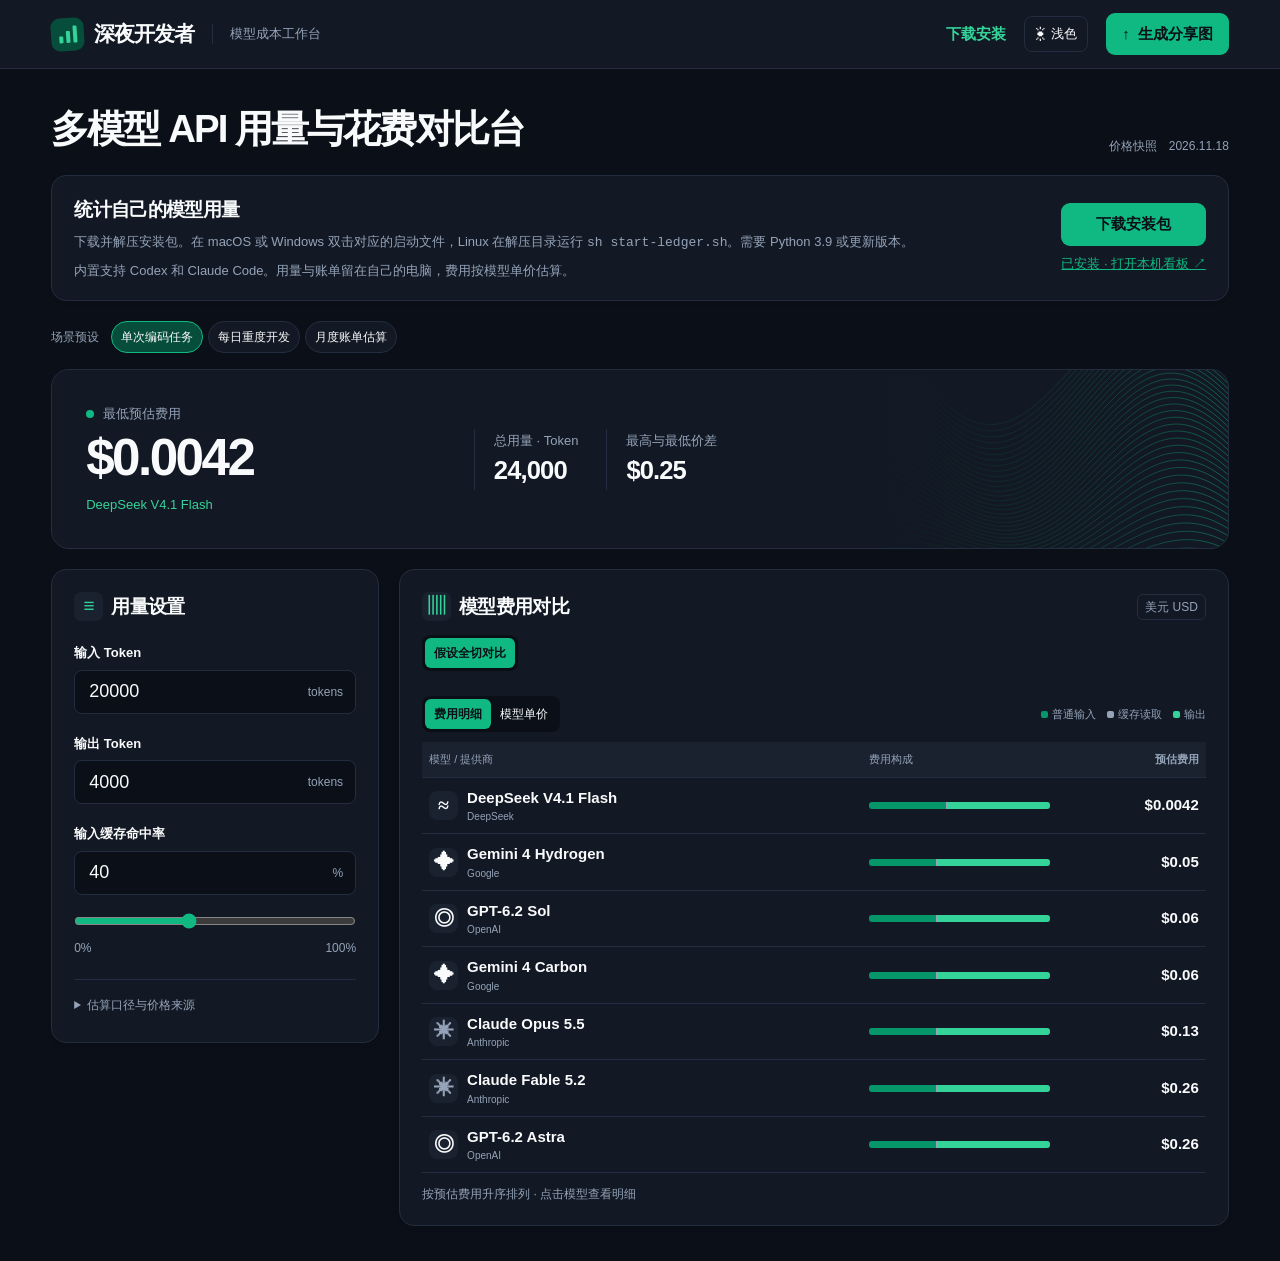
==== index.html @ a66fe25f "Publish Midnight Token Ledger and local collector" ====
<!doctype html>
<html lang="zh-CN" data-public="true">
  <head>
    <meta charset="utf-8" />
    <meta name="viewport" content="width=device-width, initial-scale=1" />
    <meta name="theme-color" content="#0B0F17" />
    <title>多模型 API 用量与花费对比台</title>
    <script src="theme.js"></script>
    <link rel="stylesheet" href="styles.css" />
    <script defer src="models.js"></script>
    <script defer src="pricing.js"></script>
    <script defer src="billing.js"></script>
    <script defer src="share.js"></script>
    <script defer src="app.js"></script>
  </head>
  <body>
    <header>
      <div class="nav">
        <div class="brand">
          <span class="mark" aria-hidden="true"><i></i><i></i><i></i></span
          >深夜开发者
        </div>
        <span class="nav-sub">模型成本工作台</span
        ><a
          class="actual-link"
          href="#install"
          title="下载安装本机用量看板"
          >下载安装</a
        ><button type="button" id="theme-toggle" aria-label="切换到浅色主题"><span class="mode-icon" aria-hidden="true">☀</span><span class="mode-label">浅色</span></button>
        <button id="share" class="primary">
          <span aria-hidden="true">↑</span> 生成分享图
        </button>
      </div>
    </header>
    <main>
      <div class="heading">
        <div><h1>多模型 API 用量与花费对比台</h1></div>
        <span class="date">价格快照　2026.11.18</span>
      </div>
      <section class="card install-panel" id="install" aria-labelledby="install-title">
          <div>
            <h2 id="install-title">统计自己的模型用量</h2>
            <p>下载并解压安装包。在 macOS 或 Windows 双击对应的启动文件，Linux 在解压目录运行 <code>sh start-ledger.sh</code>。需要 Python 3.9 或更新版本。</p>
            <p>内置支持 Codex 和 Claude Code。用量与账单留在自己的电脑，费用按模型单价估算。</p>
          </div>
          <div class="install-actions">
            <a class="primary" href="token-ledger.zip" download>下载安装包</a>
            <a href="http://127.0.0.1:48731/usage.html">已安装 · 打开本机看板 ↗</a>
          </div>
        </section>
      <div class="scene-switch">
        <span class="scenario-title">场景预设</span>
        <div id="presets"></div>
        <p class="custom" id="custom" hidden>当前为自定义场景</p>
      </div>
      <section class="hero" aria-label="费用概览">
        <canvas id="terrain" aria-hidden="true"></canvas>
        <div class="hero-content" id="billHero" hidden><div class="hero-label" id="heroBillLabel">当前实际总花费</div><strong id="heroBillAmount">—</strong><span id="heroBillScope"></span></div>
        <div class="hero-content" id="compareHero" aria-live="polite" aria-atomic="true">
          <div class="hero-label"><i></i> 最低预估费用</div>
          <strong id="best">—</strong><span id="winner"></span>
        </div>
        <div class="hero-stats" id="compareStats">
          <div><small>总用量 · Token</small><b id="tokens">—</b></div>
          <div><small>最高与最低价差</small><b id="spread">—</b></div>
        </div>
      </section>
      <div class="workbench">
        <section class="card setup">
          <h2>
            <span class="section-icon" aria-hidden="true">≡</span> 用量设置
          </h2>
          <div class="field">
            <label for="input">输入 Token</label>
            <div>
              <input
                id="input"
                inputmode="numeric"
                value="20000"
                maxlength="32"
                aria-describedby="input-error"
              /><span>tokens</span>
            </div>
            <small id="input-error"></small>
          </div>
          <div class="field">
            <label for="output">输出 Token</label>
            <div>
              <input
                id="output"
                inputmode="numeric"
                value="4000"
                maxlength="32"
                aria-describedby="output-error"
              /><span>tokens</span>
            </div>
            <small id="output-error"></small>
          </div>
          <div class="field">
            <label for="hit">输入缓存命中率</label>
            <div>
              <input
                id="hit"
                inputmode="decimal"
                value="40"
                maxlength="16"
                aria-describedby="hit-error"
              /><span>%</span>
            </div>
            <small id="hit-error"></small>
          </div>
          <input
            aria-label="调整缓存命中率"
            id="slider"
            type="range"
            min="0"
            max="100"
            step="0.01"
            value="40"
          />
          <div class="limits"><span>0%</span><span>100%</span></div>
          <details class="note">
            <summary>估算口径与价格来源</summary>
            <p>
              按价格快照折算文本输入、缓存读取及输出。缓存写入、存储、工具调用与税费另计。月度按
              30 天估算。
            </p>
            <p>
              DeepSeek 默认低峰价，高峰三项均为两倍。Gemini 4 Carbon
              当前价格有效至 2026-11-30。
            </p>
            <div id="sources"></div>
          </details>
        </section>
        <section class="card results">
          <div class="results-title">
            <h2>
              <span class="section-icon" aria-hidden="true">▥</span>
              模型费用对比
            </h2>
            <span class="currency">美元 USD</span>
          </div>
          <div class="tabs bill-switch" aria-label="费用模式">
            <button id="billMode" hidden>我的真实账单</button><button id="compareMode">假设全切对比</button>
          </div>
          <div id="billPanel" hidden>
            <p class="unit" id="billPeriod"></p><div class="bill-summary" id="calcBill"></div>
            <div id="billRows"></div><p class="foot">按实际用量与模型单价折算，按花费降序排列。缓存写入按普通输入计，未含写入附加费、工具费及税费。</p>
          </div>
          <div id="comparePanel">
          <div class="results-tools">
            <div class="tabs">
              <button id="costTab" aria-pressed="true">费用明细</button
              ><button id="rateTab" aria-pressed="false">模型单价</button>
            </div>
            <div class="legend">
              <span>普通输入</span><span>缓存读取</span><span>输出</span>
            </div>
          </div>
          <div id="costPanel">
            <table>
              <thead>
                <tr>
                  <th>模型 / 提供商</th>
                  <th class="mix">费用构成</th>
                  <th class="money">预估费用</th>
                </tr>
              </thead>
              <tbody id="rows"></tbody>
            </table>
            <p class="foot">按预估费用升序排列 · 点击模型查看明细</p>
          </div>
          <div id="ratePanel" hidden>
            <p class="unit">每百万 Token 单价（美元）</p>
            <div id="rateRows"></div>
          </div>
          </div>
        </section>
      </div>
    </main>
    <dialog id="preview" aria-labelledby="shareTitle">
      <div class="dialoghead">
        <h2 id="shareTitle">对比分享图</h2>
        <button id="close" aria-label="关闭预览">×</button>
      </div>
      <img id="poster" alt="包含当前场景、用量和七个模型费用的分享图" /><a
        class="primary"
        id="download"
        download="模型费用对比.png"
        >保存 PNG 图片</a
      >
    </dialog>
  </body>
</html>
---- styles.css ----
:root {
  color-scheme: dark;
  font-variant-numeric: tabular-nums;
  --page: #0B0F17;
  --surface: #131924;
  --inset: #1A2230;
  --highlight: #34D399;
  --ink: #F9FAFB;
  --muted: #94A3B8;
  --accent: #10B981;
  --line: #232D3F;
  --normal: #059669;
  --cached: #94A3B8;
  --out: #34D399;
  font:
    15px/1.5 -apple-system,
    BlinkMacSystemFont,
    "PingFang SC",
    "Microsoft YaHei",
    sans-serif;
  color: var(--ink);
  background: var(--page);
}
* {
  box-sizing: border-box;
}
body {
  margin: 0;
}
button,
input,
a {
  font: inherit;
}
button,
summary {
  cursor: pointer;
}
button {
  color: inherit;
}
button:focus-visible,
a:focus-visible,
summary:focus-visible,
input:focus-visible {
  outline: 3px solid var(--highlight);
  outline-offset: 3px;
}
button:disabled {
  opacity: 0.45;
  cursor: default;
}
header {
  background: var(--surface);
  border-bottom: 1px solid var(--line);
}
.nav,
main {
  max-width: 1352px;
  margin: auto;
  padding: 0 clamp(16px, 4vw, 60px);
}
.nav {
  height: 68px;
  display: flex;
  align-items: center;
  gap: 18px;
}
.brand {
  display: flex;
  align-items: center;
  gap: 10px;
  font-size: 21px;
  font-weight: 740;
  letter-spacing: -1px;
}
.mark {
  background: #064E3B;
  border-radius: 9px;
  width: 33px;
  height: 33px;
  display: flex;
  align-items: end;
  justify-content: center;
  gap: 3px;
  padding: 8px 6px;
  transform: rotate(-4deg);
}
.mark i {
  width: 4px;
  background: var(--highlight);
  border-radius: 1px;
}
.mark i:nth-child(1) {
  height: 7px;
}
.mark i:nth-child(2) {
  height: 12px;
}
.mark i:nth-child(3) {
  height: 17px;
}
.nav-sub {
  font-size: 13px;
  border-left: 1px solid var(--line);
  padding-left: 17px;
  color: var(--muted);
}
.primary {
  display: inline-flex;
  align-items: center;
  justify-content: center;
  gap: 8px;
  background: var(--accent);
  border: 0;
  border-radius: 9px;
  color: var(--page);
  font-weight: 650;
  padding: 10px 16px;
  text-decoration: none;
}
.primary:hover {
  background: var(--highlight);
}
.nav button {
  margin-left: auto;
}
.heading {
  display: flex;
  align-items: end;
  justify-content: space-between;
  margin: 30px 0 20px;
  gap: 12px;
}
.eyebrow,
.date,
.currency,
.limits,
.legend,
.foot,
.unit,
.subhead {
  font-size: 12px;
  color: var(--muted);
}
.eyebrow {
  letter-spacing: 0.17em;
  font-weight: 750;
  font-size: 10px;
  color: var(--muted);
}
h1,
h2,
p {
  margin: 0;
}
h1 {
  font-size: clamp(25px, 3vw, 39px);
  letter-spacing: -0.05em;
  line-height: 1.35;
  margin-top: 4px;
}
h2 {
  font-size: 19px;
  letter-spacing: -0.035em;
  display: flex;
  align-items: center;
  gap: 8px;
}
.date {
  font-variant-numeric: tabular-nums;
}
.hero {
  position: relative;
  isolation: isolate;
  background: var(--surface);
  border: 1px solid var(--line);
  border-radius: 18px;
  color: var(--ink);
  overflow: hidden;
  padding: 26px 34px;
  display: flex;
  align-items: center;
  gap: 7%;
  min-height: 180px;
}
.hero canvas {
  position: absolute;
  inset: 0;
  width: 100%;
  height: 100%;
  z-index: -1;
}
.hero-label,
.hero-stats small {
  color: var(--muted);
  font-size: 13px;
}
.hero-label i {
  display: inline-block;
  width: 8px;
  height: 8px;
  border-radius: 50%;
  background: var(--accent);
  margin-right: 5px;
}
.hero strong {
  display: block;
  font-size: clamp(28px, 4vw, 58px);
  line-height: 1.2;
  font-weight: 600;
  letter-spacing: -0.05em;
  margin: 4px 0;
  overflow-wrap: anywhere;
}
.hero-content {
  min-width: 28%;
  max-width: 46%;
}
#winner {
  color: var(--highlight);
  font-size: 13px;
}
.hero-stats {
  display: flex;
  gap: 28px;
  flex-wrap: wrap;
}
.hero-stats div {
  border-left: 1px solid var(--line);
  padding-left: 19px;
}
.hero-stats b {
  display: block;
  font-size: clamp(17px, 2vw, 26px);
  letter-spacing: -0.035em;
}
.workbench {
  display: grid;
  grid-template-columns: minmax(250px, 0.83fr) minmax(0, 2.1fr);
  gap: 20px;
  align-items: start;
  margin: 20px 0 36px;
}
.card {
  background: var(--surface);
  border: 1px solid var(--line);
  border-radius: 15px;
  box-shadow: 0 2px 4px #00000018;
  min-width: 0;
}
.setup,
.results {
  padding: 22px;
}
.section-icon {
  background: var(--inset);
  border-radius: 7px;
  width: 29px;
  height: 29px;
  text-align: center;
  color: var(--highlight);
}
.subhead {
  margin: 24px 0 8px;
  font-weight: 600;
}
#presets {
  display: flex;
  gap: 5px;
  flex-wrap: wrap;
}
#presets button,
.tabs button,
.dialoghead button,
.rate-row button {
  font-size: 12px;
  background: var(--surface);
  border: 1px solid var(--line);
  border-radius: 18px;
  padding: 6px 9px;
}
#presets button[aria-pressed="true"] {
  background: #064E3B;
  border-color: var(--accent);
  color: var(--ink);
}
.field {
  margin-top: 18px;
}
.field label {
  font-weight: 620;
  font-size: 13px;
}
.field > div {
  display: flex;
  align-items: center;
  background: var(--page);
  border: 1px solid var(--line);
  border-radius: 8px;
  padding: 5px 12px;
  margin-top: 6px;
}
.field input {
  background: transparent;
  border: none;
  min-width: 0;
  width: 100%;
  height: 32px;
  font-size: 18px;
  font-variant-numeric: tabular-nums;
  color: var(--ink);
}
.field span,
.limits {
  font-size: 12px;
  color: var(--muted);
}
.field small,
.rate-error {
  color: #FCA5A5;
  font-size: 12px;
}
.custom {
  font-size: 12px;
  color: var(--accent);
  margin-top: 6px;
}
#slider {
  width: 100%;
  margin: 14px 0 0;
  accent-color: var(--accent);
}
.limits,
.dialoghead,
.results-title,
.results-tools {
  display: flex;
  align-items: center;
  justify-content: space-between;
  gap: 10px;
}
.note {
  border-top: 1px solid var(--line);
  padding-top: 16px;
  margin-top: 22px;
  font-size: 12px;
  color: var(--muted);
}
.note p {
  margin-top: 8px;
}
.note a {
  color: var(--accent);
  margin-right: 8px;
}
.results-tools {
  margin: 20px 0 10px;
  flex-wrap: wrap;
}
.tabs {
  background: var(--page);
  border-radius: 8px;
  padding: 3px;
}
.tabs button {
  background: transparent;
  border: none;
  border-radius: 6px;
}
.tabs button[aria-pressed="true"] {
  background: var(--accent);
  color: var(--page);
  box-shadow: 0 1px 3px #00000025;
  font-weight: 650;
}
.legend {
  display: flex;
  gap: 11px;
  font-size: 11px;
}
.legend span:before {
  content: "";
  display: inline-block;
  width: 7px;
  height: 7px;
  border-radius: 2px;
  margin-right: 4px;
  background: var(--normal);
}
.legend span:nth-child(2):before {
  background: var(--cached);
}
.legend span:last-child:before {
  background: var(--out);
}
table {
  width: 100%;
  border-collapse: collapse;
  font-variant-numeric: tabular-nums;
}
th {
  font-weight: 500;
  color: var(--muted);
  font-size: 11px;
  text-align: left;
  background: var(--inset);
}
th,
td {
  padding: 9px 7px;
  border-bottom: 1px solid var(--line);
}
.money {
  text-align: right;
  font-weight: 650;
  overflow-wrap: anywhere;
}
.mix {
  width: 25%;
}
.model {
  display: flex;
  align-items: center;
  gap: 9px;
  border: 0;
  background: none;
  text-align: left;
  padding: 0;
  font-weight: 650;
}
.model small {
  display: block;
  font-size: 10px;
  font-weight: 500;
  color: var(--muted);
}
.logo {
  width: 29px;
  height: 29px;
  display: grid;
  place-items: center;
  flex: none;
  border-radius: 8px;
  background: var(--inset);
  color: var(--ink);
  font:
    bold 20px Georgia,
    serif;
}
.Gemini {
  color: var(--ink);
  background: var(--inset);
}
.Claude {
  color: var(--muted);
  background: var(--inset);
}
.DeepSeek {
  color: var(--ink);
  background: var(--inset);
}
.bar {
  display: flex;
  height: 7px;
  overflow: hidden;
  border-radius: 3px;
  background: var(--inset);
}
.bar span:nth-child(1) {
  background: var(--normal);
}
.bar span:nth-child(2) {
  background: var(--cached);
}
.bar span:nth-child(3) {
  background: var(--out);
}
.foot,
.unit {
  margin: 12px 0 0;
}
.detail td {
  font-size: 12px;
  background: var(--page);
  color: var(--muted);
}
.rate-row {
  border-bottom: 1px solid var(--line);
  padding: 10px 0;
}
.rate-row strong {
  font-size: 14px;
}
.rate-head {
  display: flex;
  align-items: center;
  justify-content: space-between;
}
.prices {
  display: flex;
  gap: 8px;
  margin-top: 5px;
}
.prices label {
  flex: 1;
  min-width: 0;
  font-size: 11px;
  color: var(--muted);
}
.prices input {
  display: block;
  width: 100%;
  min-width: 0;
  border: 1px solid var(--line);
  border-radius: 6px;
  padding: 5px 8px;
  color: var(--ink);
}
.prices input[readonly] {
  background: var(--inset);
}
.rate-row button {
  padding: 3px 9px;
}
.currency {
  border: 1px solid var(--line);
  border-radius: 6px;
  padding: 3px 7px;
}
.dialoghead {
  margin-bottom: 12px;
}
.dialoghead button {
  font-size: 19px;
}
dialog {
  background: var(--surface);
  width: min(560px, 92vw);
  max-height: 90dvh;
  color: var(--ink);
  border: 0;
  border-radius: 15px;
  padding: 18px;
}
dialog::backdrop {
  background: #060A11CA;
}
dialog img {
  width: 100%;
  display: block;
  border-radius: 9px;
  margin-bottom: 12px;
}
.hero-stats b {
  overflow-wrap: anywhere;
}
.hero-stats {
  min-width: 0;
  max-width: 54%;
}
@media (max-width: 900px) {
  .workbench {
    grid-template-columns: 260px minmax(0, 1fr);
    gap: 12px;
  }
  .setup,
  .results {
    padding: 16px;
  }
  .hero-stats {
    gap: 12px;
  }
  .model {
    font-size: 13px;
  }
}
@media (max-width: 700px) {
  .nav {
    height: 55px;
  }
  .nav-sub {
    display: none;
  }
  .heading {
    display: block;
    margin: 20px 0 13px;
  }
  .date {
    display: block;
    margin-top: 6px;
  }
  .hero {
    padding: 21px;
    display: block;
  }
  .hero-content,
  .hero-stats {
    max-width: none;
  }
  .hero-stats {
    margin-top: 15px;
  }
  .hero-stats div {
    padding-left: 10px;
  }
  .workbench {
    display: flex;
    flex-direction: column;
  }
  .card {
    width: 100%;
  }
  .setup,
  .results {
    padding: 16px;
  }
  .subhead {
    margin-top: 12px;
  }
  .field {
    margin-top: 12px;
  }
  .mix {
    display: none;
  }
  .money {
    max-width: 30vw;
    font-size: 13px;
  }
  .results-tools {
    gap: 8px;
  }
  .legend {
    display: none;
  }
  .results-title h2 {
    font-size: 18px;
  }
  .nav .primary {
    font-size: 13px;
  }
  .hero strong {
    font-size: 32px;
  }
}
[hidden] {
  display: none !important;
}
.detail td {
  overflow-wrap: anywhere;
}
input[aria-invalid="true"] {
  outline: 2px solid #FCA5A5;
}
.money,
.hero strong,
.hero-stats b {
  font-variant-numeric: tabular-nums;
}
.scene-switch {
  display: flex;
  align-items: center;
  gap: 12px;
  flex-wrap: wrap;
  margin: 0 0 16px;
}
.scenario-title {
  font-size: 12px;
  color: var(--muted);
}
.scene-switch button {
  min-height: 32px;
}
.rate-row > a {
  font-size: 12px;
  color: var(--accent);
}
.rate-row button,
.note summary,
#slider {
  min-height: 24px;
}
.hero-stats div {
  min-width: 0;
}
.note a {
  display: inline-flex;
  align-items: center;
  min-height: 24px;
}
.unit {
  color: var(--muted);
}
.field:first-of-type {
  margin-top: 20px;
}
.detail td > span {
  display: inline-block;
  margin: 3px 9px 5px 0;
}
.detail .bar {
  height: 5px;
  max-width: 400px;
  margin: 3px 0 5px;
}

.nav .actual-link {
  margin-left: auto;
  white-space: nowrap;
  color: var(--highlight);
  font-weight: 650;
  text-decoration: none;
}
.nav .actual-link + button {
  margin-left: 0;
}
@media (max-width: 480px) {
  .nav {
    gap: 8px;
  }
  .nav .actual-link {
    font-size: 13px;
  }
  .nav .primary {
    padding: 8px;
  }
  .brand {
    font-size: 17px;
    gap: 6px;
  }
}

:root[data-theme="light"] {
  color-scheme: light;
  --page: #F5F7F9;
  --surface: #FFFFFF;
  --inset: #F1F4F7;
  --ink: #111827;
  --muted: #586575;
  --accent: #0A6C4F;
  --highlight: #065F46;
  --line: #E5E9EF;
  --normal: #0A6C4F;
  --cached: #94A3B8;
  --out: #34D399;
}
:root[data-theme="light"] .mark i {background:#6EE7B7}
:root[data-theme="light"] #presets button[aria-pressed="true"] {background:#ECFDF5;color:#065F46;border-color:#A7F3D0}
:root[data-theme="light"] .field small,:root[data-theme="light"] .rate-error {color:#991B1B}
:root[data-theme="light"] input[aria-invalid="true"] {outline-color:#B91C1C}
:root[data-theme="light"] .card {box-shadow:0 2px 8px rgba(0,0,0,.04)}
.nav #theme-toggle {margin-left:0;display:inline-flex;align-items:center;justify-content:center;gap:6px;min-width:36px;min-height:36px;padding:5px 10px;border:1px solid var(--line);border-radius:8px;background:var(--surface);color:var(--ink);font-size:13px;white-space:nowrap}
.nav #theme-toggle:hover {border-color:var(--accent);color:var(--accent)}
.mode-icon {font-size:19px;line-height:1}
.nav #theme-toggle + #share {margin-left:0}
@media(max-width:480px){.nav #theme-toggle{padding:4px}.mode-label{display:none}}
@media(max-width:360px){.nav{flex-wrap:wrap;min-height:55px;height:auto;padding-top:7px;padding-bottom:7px}}
.bill-switch{display:inline-flex;margin:14px 0 5px}
.bill-summary{display:flex;align-items:baseline;flex-wrap:wrap;gap:6px 14px;padding:12px 0;color:var(--ink)}
.bill-summary strong{font-size:22px;font-variant-numeric:tabular-nums}
.bill-summary small{color:var(--muted);width:100%}
.bill-line{display:flex;align-items:center;justify-content:space-between;gap:10px;padding:9px 0;border-bottom:1px solid var(--line)}
.bill-line>div:first-child{min-width:0;overflow-wrap:anywhere}
.bill-line small{display:block;color:var(--muted);font-size:11px}
.bill-values{flex:none;white-space:nowrap;text-align:right;font-variant-numeric:tabular-nums}
.bill-values b,.bill-values small{white-space:nowrap;overflow-wrap:normal}
.bill-values b{display:block}
.bill-rate{background:none;color:var(--accent);border:0;padding:2px 0;font-size:12px;text-decoration:underline}
.bill-editor{max-width:380px}
.bill-editor label{display:block;font-size:13px;margin:10px 0}
.bill-editor input{width:100%;padding:7px;border-radius:6px;border:1px solid var(--line);color:var(--ink);background:var(--page)}
.bill-editor button{margin:8px 8px 0 0}

.install-panel {display:flex;justify-content:space-between;align-items:center;gap:20px;padding:20px 22px;margin-bottom:20px}
.install-panel p {color:var(--muted);margin-top:8px;font-size:13px}
.install-actions {display:grid;gap:8px;flex:none;text-align:center}
.install-actions a:not(.primary) {color:var(--accent);font-size:13px}
@media(max-width:700px){.install-panel{display:grid;gap:12px}.install-actions{justify-items:start}}
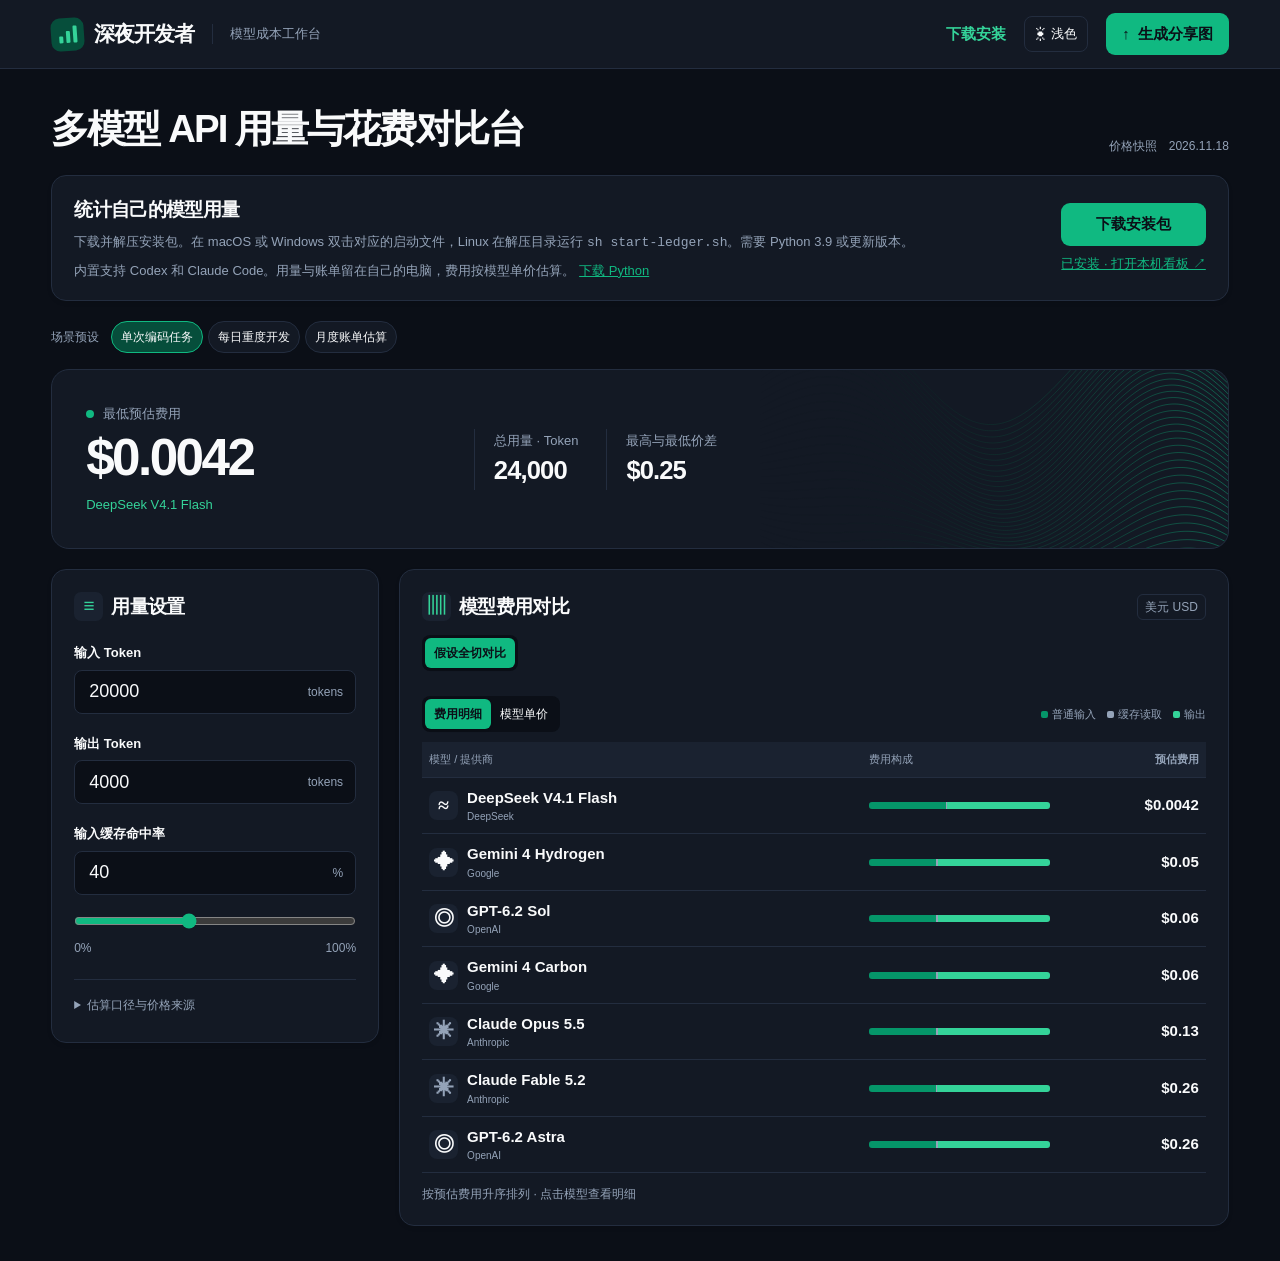
==== commit 13332e8f: "Cover more existing chat models in local billing" ====
--- a/index.html
+++ b/index.html
@@ -41,7 +41,7 @@
           <div>
             <h2 id="install-title">统计自己的模型用量</h2>
             <p>下载并解压安装包。在 macOS 或 Windows 双击对应的启动文件，Linux 在解压目录运行 <code>sh start-ledger.sh</code>。需要 Python 3.9 或更新版本。</p>
-            <p>内置支持 Codex 和 Claude Code。用量与账单留在自己的电脑，费用按模型单价估算。</p>
+            <p>内置支持 Codex 和 Claude Code。用量与账单留在自己的电脑，费用按模型单价估算。 <a href="https://www.python.org/downloads/">下载 Python</a></p>
           </div>
           <div class="install-actions">
             <a class="primary" href="token-ledger.zip" download>下载安装包</a>
--- a/styles.css
+++ b/styles.css
@@ -774,6 +774,7 @@
 
 .install-panel {display:flex;justify-content:space-between;align-items:center;gap:20px;padding:20px 22px;margin-bottom:20px}
 .install-panel p {color:var(--muted);margin-top:8px;font-size:13px}
+.install-panel p a {color:var(--accent)}
 .install-actions {display:grid;gap:8px;flex:none;text-align:center}
 .install-actions a:not(.primary) {color:var(--accent);font-size:13px}
 @media(max-width:700px){.install-panel{display:grid;gap:12px}.install-actions{justify-items:start}}
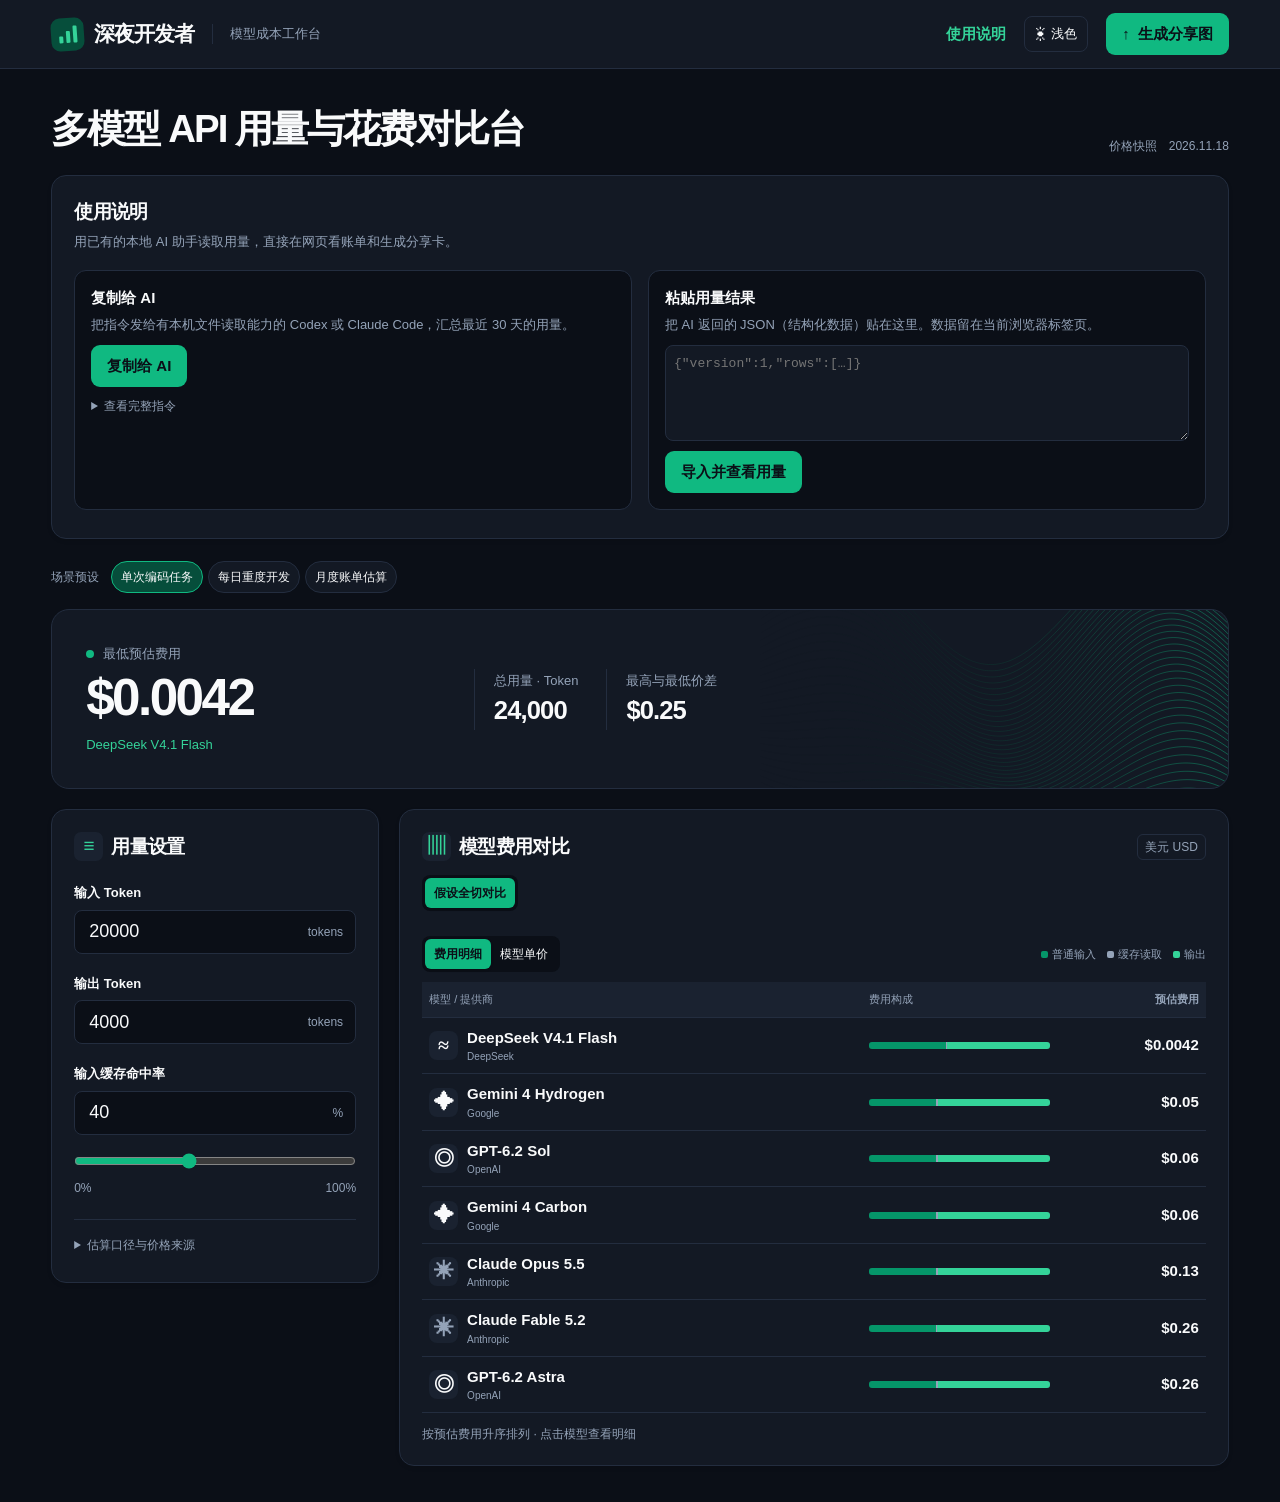
==== commit 64693d00: "Add no-install usage guide and share cards" ====
--- a/index.html
+++ b/index.html
@@ -11,6 +11,8 @@
     <script defer src="pricing.js"></script>
     <script defer src="billing.js"></script>
     <script defer src="share.js"></script>
+    <script defer src="usage-import.js"></script>
+    <script defer src="guide.js"></script>
     <script defer src="app.js"></script>
   </head>
   <body>
@@ -23,9 +25,9 @@
         <span class="nav-sub">模型成本工作台</span
         ><a
           class="actual-link"
-          href="#install"
-          title="下载安装本机用量看板"
-          >下载安装</a
+          href="#guide"
+          title="查看用量导入说明"
+          >使用说明</a
         ><button type="button" id="theme-toggle" aria-label="切换到浅色主题"><span class="mode-icon" aria-hidden="true">☀</span><span class="mode-label">浅色</span></button>
         <button id="share" class="primary">
           <span aria-hidden="true">↑</span> 生成分享图
@@ -37,17 +39,34 @@
         <div><h1>多模型 API 用量与花费对比台</h1></div>
         <span class="date">价格快照　2026.11.18</span>
       </div>
-      <section class="card install-panel" id="install" aria-labelledby="install-title">
-          <div>
-            <h2 id="install-title">统计自己的模型用量</h2>
-            <p>下载并解压安装包。在 macOS 或 Windows 双击对应的启动文件，Linux 在解压目录运行 <code>sh start-ledger.sh</code>。需要 Python 3.9 或更新版本。</p>
-            <p>内置支持 Codex 和 Claude Code。用量与账单留在自己的电脑，费用按模型单价估算。 <a href="https://www.python.org/downloads/">下载 Python</a></p>
-          </div>
-          <div class="install-actions">
-            <a class="primary" href="token-ledger.zip" download>下载安装包</a>
-            <a href="http://127.0.0.1:48731/usage.html">已安装 · 打开本机看板 ↗</a>
-          </div>
-        </section>
+      <section class="card guide-panel" id="guide" aria-labelledby="guide-title">
+  <div class="guide-head">
+    <div>
+      <h2 id="guide-title">使用说明</h2>
+      <p>用已有的本地 AI 助手读取用量，直接在网页看账单和生成分享卡。</p>
+    </div>
+    <a class="guide-link" id="last-import" href="usage.html" hidden>查看本次导入 ↗</a>
+  </div>
+  <div class="guide-flow">
+    <div class="guide-step">
+      <h3>复制给 AI</h3>
+      <p>把指令发给有本机文件读取能力的 Codex 或 Claude Code，汇总最近 30 天的用量。</p>
+      <button type="button" class="primary" id="copy-guide" disabled>复制给 AI</button>
+      <details id="prompt-details">
+        <summary>查看完整指令</summary>
+        <textarea id="guide-prompt" readonly rows="6" aria-label="完整 AI 指令"></textarea>
+      </details>
+    </div>
+    <form class="guide-step" id="usage-import-form">
+      <h3><label for="usage-json">粘贴用量结果</label></h3>
+      <p>把 AI 返回的 JSON（结构化数据）贴在这里。数据留在当前浏览器标签页。</p>
+      <textarea id="usage-json" rows="4" required maxlength="1500000" placeholder='{"version":1,"rows":[…]}'></textarea>
+      <button type="submit" class="primary">导入并查看用量</button>
+    </form>
+  </div>
+  <p id="guide-status" role="status"></p>
+</section>
+
       <div class="scene-switch">
         <span class="scenario-title">场景预设</span>
         <div id="presets"></div>
--- a/styles.css
+++ b/styles.css
@@ -772,9 +772,15 @@
 .bill-editor input{width:100%;padding:7px;border-radius:6px;border:1px solid var(--line);color:var(--ink);background:var(--page)}
 .bill-editor button{margin:8px 8px 0 0}
 
-.install-panel {display:flex;justify-content:space-between;align-items:center;gap:20px;padding:20px 22px;margin-bottom:20px}
-.install-panel p {color:var(--muted);margin-top:8px;font-size:13px}
-.install-panel p a {color:var(--accent)}
-.install-actions {display:grid;gap:8px;flex:none;text-align:center}
-.install-actions a:not(.primary) {color:var(--accent);font-size:13px}
-@media(max-width:700px){.install-panel{display:grid;gap:12px}.install-actions{justify-items:start}}
+.guide-panel {padding:22px;margin-bottom:22px}
+.guide-head {display:flex;justify-content:space-between;align-items:flex-start;gap:12px}
+.guide-panel p {color:var(--muted);margin-top:6px;font-size:13px}
+.guide-flow {display:grid;grid-template-columns:1fr 1fr;margin-top:18px;gap:16px}
+.guide-step {padding:16px;border:1px solid var(--line);border-radius:12px;min-width:0;background:var(--page)}
+.guide-step h3 {font-size:15px;margin:0}
+.guide-step .primary {margin-top:10px}
+.guide-step details {margin-top:10px;font-size:12px;color:var(--muted)}
+.guide-step textarea {display:block;width:100%;margin-top:10px;padding:8px;border:1px solid var(--line);border-radius:8px;color:var(--ink);background:var(--surface);font:13px/1.5 ui-monospace,monospace;resize:vertical}
+.guide-link {color:var(--accent);font-weight:650;font-size:13px}
+#guide-status:not(:empty) {margin-top:12px}
+@media(max-width:700px) {.guide-flow {grid-template-columns:1fr}.guide-panel{padding:16px}}
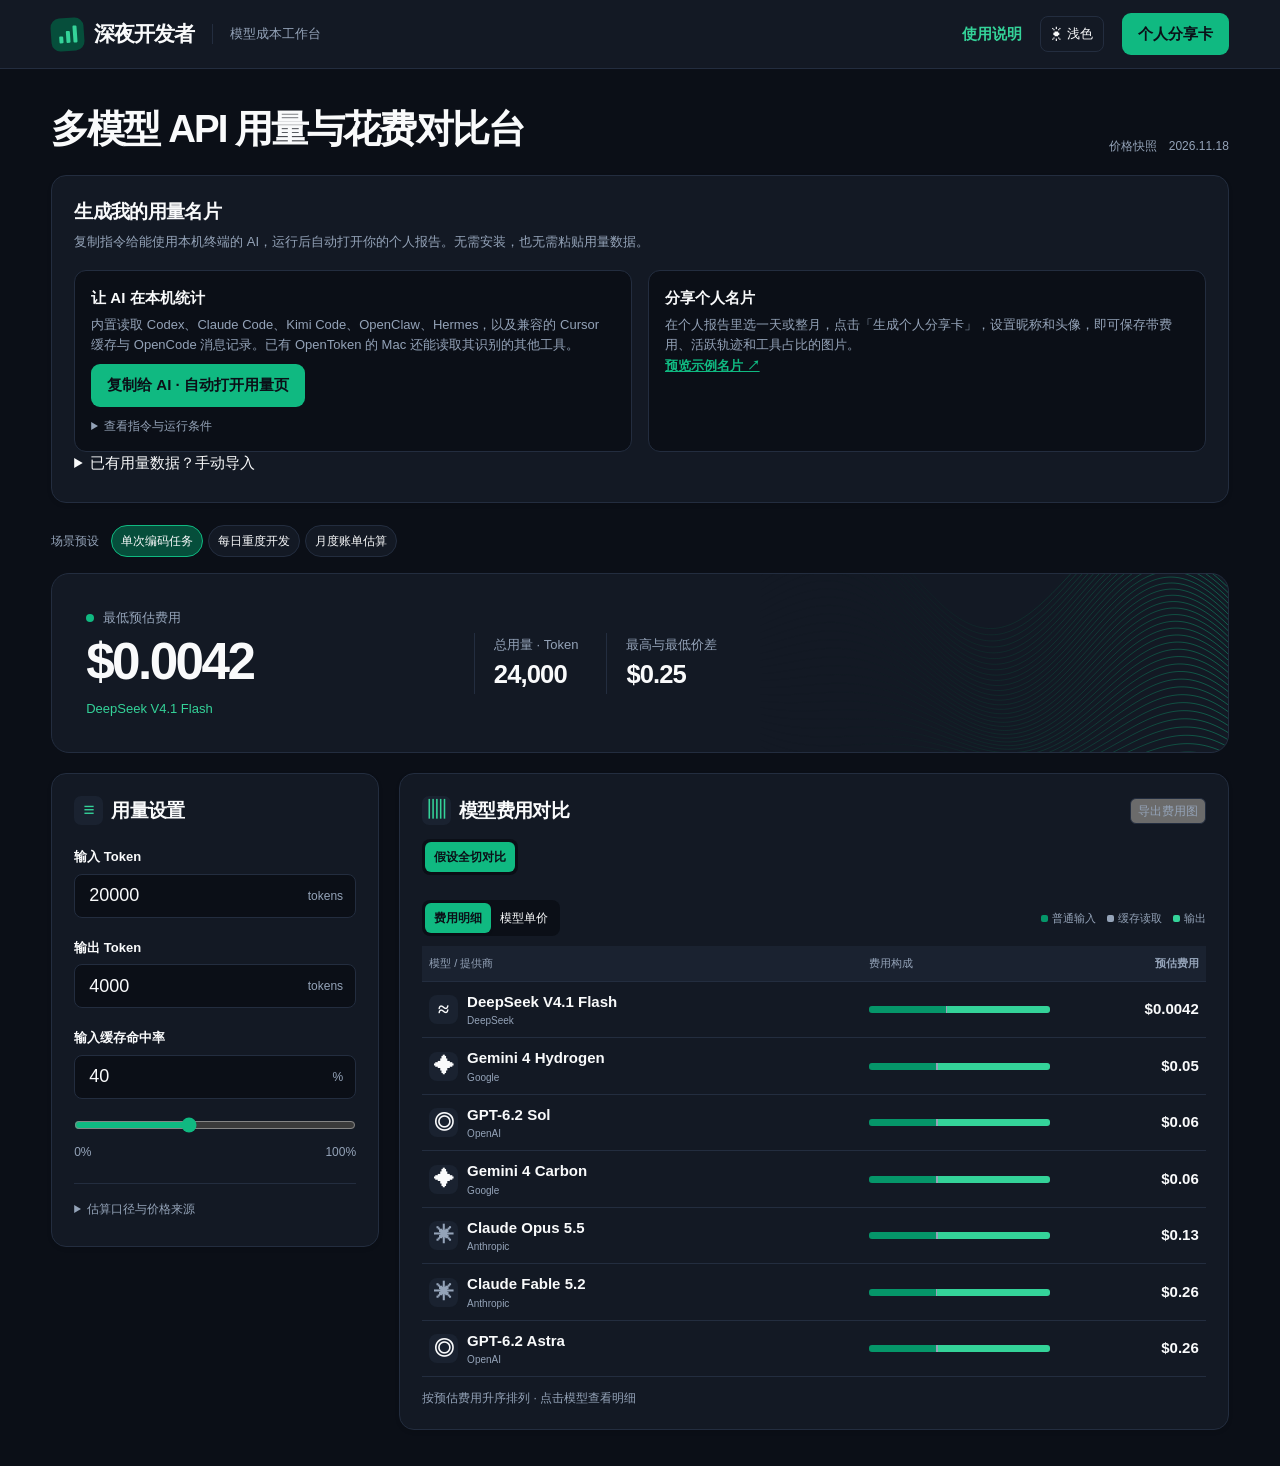
==== commit 6cf9b896: "Open personal multi-tool reports directly and redesign profile cards" ====
--- a/index.html
+++ b/index.html
@@ -26,12 +26,10 @@
         ><a
           class="actual-link"
           href="#guide"
-          title="查看用量导入说明"
+          title="自动生成个人报告"
           >使用说明</a
         ><button type="button" id="theme-toggle" aria-label="切换到浅色主题"><span class="mode-icon" aria-hidden="true">☀</span><span class="mode-label">浅色</span></button>
-        <button id="share" class="primary">
-          <span aria-hidden="true">↑</span> 生成分享图
-        </button>
+        <a class="primary" id="personal-card-link" href="usage.html#sample">个人分享卡</a>
       </div>
     </header>
     <main>
@@ -40,30 +38,17 @@
         <span class="date">价格快照　2026.11.18</span>
       </div>
       <section class="card guide-panel" id="guide" aria-labelledby="guide-title">
-  <div class="guide-head">
-    <div>
-      <h2 id="guide-title">使用说明</h2>
-      <p>用已有的本地 AI 助手读取用量，直接在网页看账单和生成分享卡。</p>
-    </div>
-    <a class="guide-link" id="last-import" href="usage.html" hidden>查看本次导入 ↗</a>
-  </div>
-  <div class="guide-flow">
-    <div class="guide-step">
-      <h3>复制给 AI</h3>
-      <p>把指令发给有本机文件读取能力的 Codex 或 Claude Code，汇总最近 30 天的用量。</p>
-      <button type="button" class="primary" id="copy-guide" disabled>复制给 AI</button>
-      <details id="prompt-details">
-        <summary>查看完整指令</summary>
-        <textarea id="guide-prompt" readonly rows="6" aria-label="完整 AI 指令"></textarea>
-      </details>
-    </div>
-    <form class="guide-step" id="usage-import-form">
-      <h3><label for="usage-json">粘贴用量结果</label></h3>
-      <p>把 AI 返回的 JSON（结构化数据）贴在这里。数据留在当前浏览器标签页。</p>
-      <textarea id="usage-json" rows="4" required maxlength="1500000" placeholder='{"version":1,"rows":[…]}'></textarea>
-      <button type="submit" class="primary">导入并查看用量</button>
-    </form>
-  </div>
+  <div class="guide-head"><div><h2 id="guide-title">生成我的用量名片</h2>
+  <p>复制指令给能使用本机终端的 AI，运行后自动打开你的个人报告。无需安装，也无需粘贴用量数据。</p></div>
+  <a class="guide-link" id="last-import" href="usage.html" hidden>查看已有用量 ↗</a></div>
+  <div class="guide-flow"><div class="guide-step">
+  <h3>让 AI 在本机统计</h3><p>内置读取 Codex、Claude Code、Kimi Code、OpenClaw、Hermes，以及兼容的 Cursor 缓存与 OpenCode 消息记录。已有 OpenToken 的 Mac 还能读取其识别的其他工具。</p>
+  <button type="button" class="primary" id="copy-guide" disabled>复制给 AI · 自动打开用量页</button>
+  <details id="prompt-details"><summary>查看指令与运行条件</summary><p>需要已有的 Python 3.9+ 和本机日志读取权限。报告按当前电脑最近 26 周的可用记录生成。</p><textarea id="guide-prompt" readonly rows="5" aria-label="完整 AI 指令"></textarea></details>
+  </div><div class="guide-step"><h3>分享个人名片</h3><p>在个人报告里选一天或整月，点击「生成个人分享卡」，设置昵称和头像，即可保存带费用、活跃轨迹和工具占比的图片。</p>
+  <a href="usage.html#sample" class="guide-link">预览示例名片 ↗</a></div></div>
+  <details><summary>已有用量数据？手动导入</summary><form id="usage-import-form" class="guide-step"><label for="usage-json">用量 JSON</label>
+  <textarea id="usage-json" rows="3" required maxlength="1500000"></textarea><button type="submit" class="primary">导入并查看用量</button></form></details>
   <p id="guide-status" role="status"></p>
 </section>
 
@@ -157,7 +142,7 @@
               <span class="section-icon" aria-hidden="true">▥</span>
               模型费用对比
             </h2>
-            <span class="currency">美元 USD</span>
+            <button id="share" class="currency">导出费用图</button>
           </div>
           <div class="tabs bill-switch" aria-label="费用模式">
             <button id="billMode" hidden>我的真实账单</button><button id="compareMode">假设全切对比</button>
